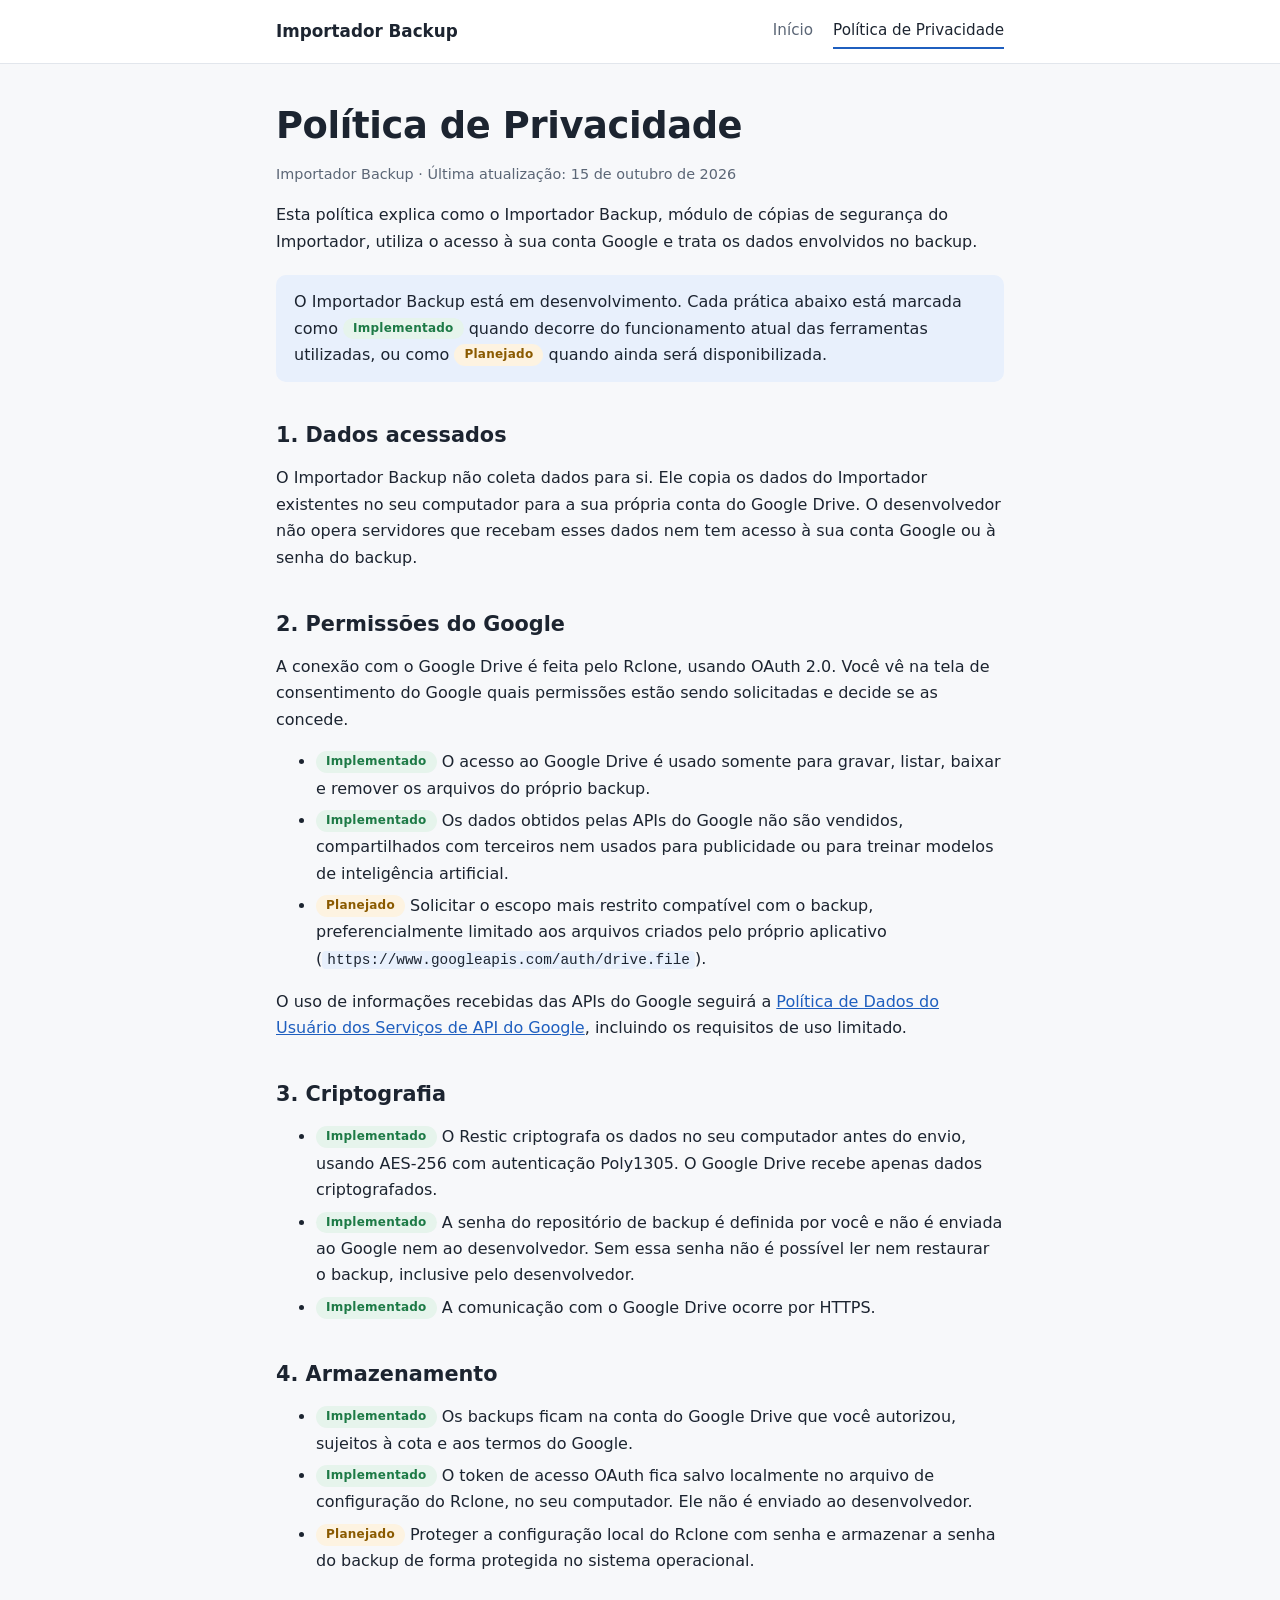
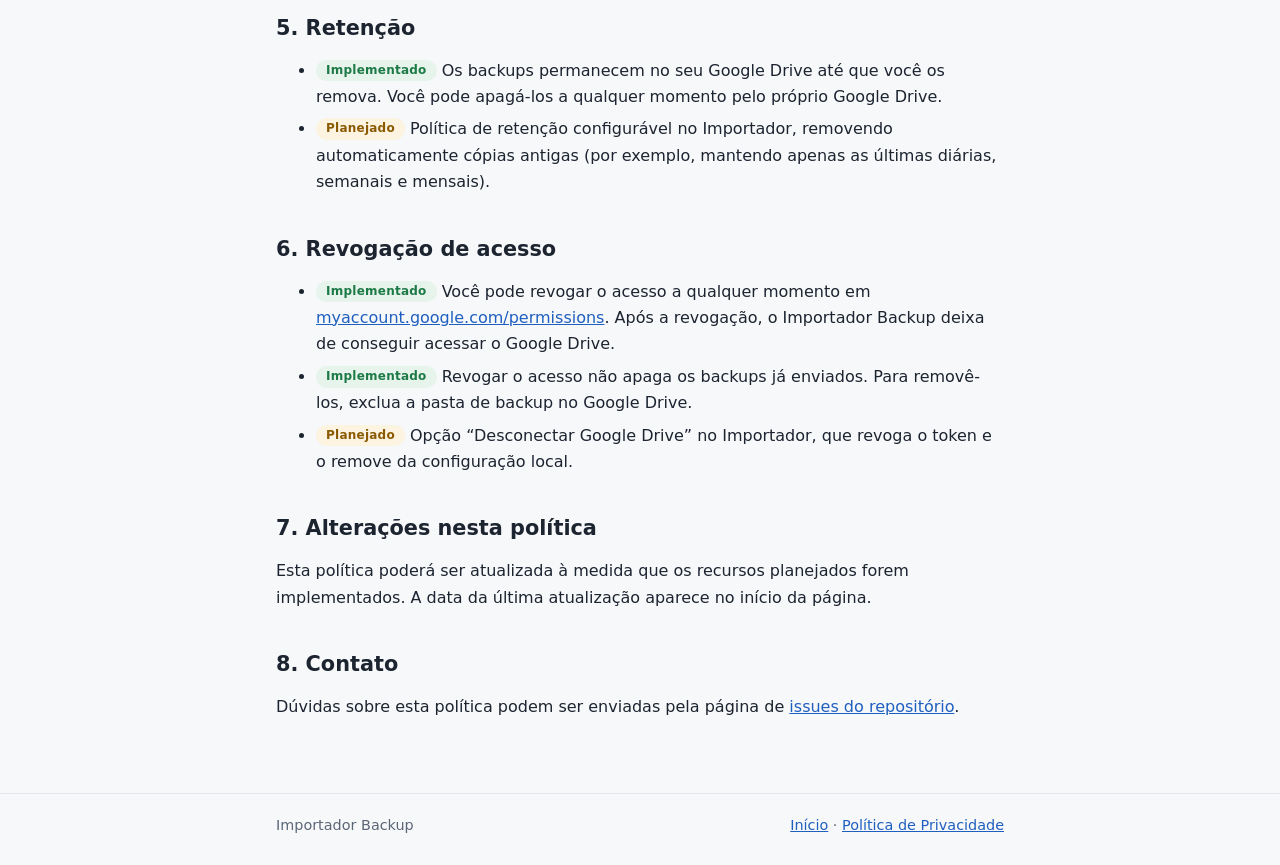
==== privacy.html @ 5975e94b "Adiciona privacy.html" ====
<!doctype html>
<html lang="pt-BR">
<head>
  <meta charset="utf-8">
  <meta name="viewport" content="width=device-width, initial-scale=1">
  <title>Política de Privacidade</title>
  <meta name="description" content="Política de Privacidade do Importador Backup: permissões do Google, criptografia, armazenamento, retenção e revogação de acesso.">
  <link rel="stylesheet" href="style.css">
</head>
<body>
  <header class="site">
    <div class="wrap">
      <a class="brand" href="./">Importador Backup</a>
      <nav class="main" aria-label="Navegação principal">
        <a href="./">Início</a>
        <a href="privacy.html" aria-current="page">Política de Privacidade</a>
      </nav>
    </div>
  </header>

  <main>
    <div class="wrap">
      <h1>Política de Privacidade</h1>
      <p class="meta">Importador Backup · Última atualização: 15 de outubro de 2026</p>

      <p>Esta política explica como o Importador Backup, módulo de cópias de segurança do Importador, utiliza o acesso à sua conta Google e trata os dados envolvidos no backup.</p>

      <div class="note">
        <p>O Importador Backup está em desenvolvimento. Cada prática abaixo está marcada como <span class="badge ok">Implementado</span> quando decorre do funcionamento atual das ferramentas utilizadas, ou como <span class="badge plan">Planejado</span> quando ainda será disponibilizada.</p>
      </div>

      <h2>1. Dados acessados</h2>
      <p>O Importador Backup não coleta dados para si. Ele copia os dados do Importador existentes no seu computador para a sua própria conta do Google Drive. O desenvolvedor não opera servidores que recebam esses dados nem tem acesso à sua conta Google ou à senha do backup.</p>

      <h2>2. Permissões do Google</h2>
      <p>A conexão com o Google Drive é feita pelo Rclone, usando OAuth 2.0. Você vê na tela de consentimento do Google quais permissões estão sendo solicitadas e decide se as concede.</p>
      <ul>
        <li><span class="badge ok">Implementado</span> O acesso ao Google Drive é usado somente para gravar, listar, baixar e remover os arquivos do próprio backup.</li>
        <li><span class="badge ok">Implementado</span> Os dados obtidos pelas APIs do Google não são vendidos, compartilhados com terceiros nem usados para publicidade ou para treinar modelos de inteligência artificial.</li>
        <li><span class="badge plan">Planejado</span> Solicitar o escopo mais restrito compatível com o backup, preferencialmente limitado aos arquivos criados pelo próprio aplicativo (<code>https://www.googleapis.com/auth/drive.file</code>).</li>
      </ul>
      <p>O uso de informações recebidas das APIs do Google seguirá a <a href="https://developers.google.com/terms/api-services-user-data-policy" rel="noopener">Política de Dados do Usuário dos Serviços de API do Google</a>, incluindo os requisitos de uso limitado.</p>

      <h2>3. Criptografia</h2>
      <ul>
        <li><span class="badge ok">Implementado</span> O Restic criptografa os dados no seu computador antes do envio, usando AES-256 com autenticação Poly1305. O Google Drive recebe apenas dados criptografados.</li>
        <li><span class="badge ok">Implementado</span> A senha do repositório de backup é definida por você e não é enviada ao Google nem ao desenvolvedor. Sem essa senha não é possível ler nem restaurar o backup, inclusive pelo desenvolvedor.</li>
        <li><span class="badge ok">Implementado</span> A comunicação com o Google Drive ocorre por HTTPS.</li>
      </ul>

      <h2>4. Armazenamento</h2>
      <ul>
        <li><span class="badge ok">Implementado</span> Os backups ficam na conta do Google Drive que você autorizou, sujeitos à cota e aos termos do Google.</li>
        <li><span class="badge ok">Implementado</span> O token de acesso OAuth fica salvo localmente no arquivo de configuração do Rclone, no seu computador. Ele não é enviado ao desenvolvedor.</li>
        <li><span class="badge plan">Planejado</span> Proteger a configuração local do Rclone com senha e armazenar a senha do backup de forma protegida no sistema operacional.</li>
      </ul>

      <h2>5. Retenção</h2>
      <ul>
        <li><span class="badge ok">Implementado</span> Os backups permanecem no seu Google Drive até que você os remova. Você pode apagá-los a qualquer momento pelo próprio Google Drive.</li>
        <li><span class="badge plan">Planejado</span> Política de retenção configurável no Importador, removendo automaticamente cópias antigas (por exemplo, mantendo apenas as últimas diárias, semanais e mensais).</li>
      </ul>

      <h2>6. Revogação de acesso</h2>
      <ul>
        <li><span class="badge ok">Implementado</span> Você pode revogar o acesso a qualquer momento em <a href="https://myaccount.google.com/permissions" rel="noopener">myaccount.google.com/permissions</a>. Após a revogação, o Importador Backup deixa de conseguir acessar o Google Drive.</li>
        <li><span class="badge ok">Implementado</span> Revogar o acesso não apaga os backups já enviados. Para removê-los, exclua a pasta de backup no Google Drive.</li>
        <li><span class="badge plan">Planejado</span> Opção “Desconectar Google Drive” no Importador, que revoga o token e o remove da configuração local.</li>
      </ul>

      <h2>7. Alterações nesta política</h2>
      <p>Esta política poderá ser atualizada à medida que os recursos planejados forem implementados. A data da última atualização aparece no início da página.</p>

      <h2>8. Contato</h2>
      <p>Dúvidas sobre esta política podem ser enviadas pela página de <a href="https://github.com/willian234dftsouza-guto/importador-backup-oauth/issues" rel="noopener">issues do repositório</a>.</p>
    </div>
  </main>

  <footer class="site">
    <div class="wrap">
      <span>Importador Backup</span>
      <span><a href="./">Início</a> · <a href="privacy.html">Política de Privacidade</a></span>
    </div>
  </footer>
</body>
</html>
---- style.css ----
:root {
  --bg: #f7f8fa;
  --surface: #ffffff;
  --text: #1c2430;
  --muted: #5b6676;
  --border: #e2e6ec;
  --accent: #1f5fbf;
  --accent-soft: #e8f0fc;
  --ok: #1d7a46;
  --ok-soft: #e6f4ec;
  --plan: #8a5a00;
  --plan-soft: #fdf3e1;
}

@media (prefers-color-scheme: dark) {
  :root {
    --bg: #11151b;
    --surface: #181d25;
    --text: #e6e9ee;
    --muted: #9aa4b2;
    --border: #2a313c;
    --accent: #6ea2ef;
    --accent-soft: #1b2a40;
    --ok: #5fc48d;
    --ok-soft: #16301f;
    --plan: #e4b25a;
    --plan-soft: #33280f;
  }
}

* { box-sizing: border-box; }

html { -webkit-text-size-adjust: 100%; }

body {
  margin: 0;
  background: var(--bg);
  color: var(--text);
  font-family: system-ui, -apple-system, "Segoe UI", Roboto, "Helvetica Neue", Arial, sans-serif;
  font-size: 16px;
  line-height: 1.65;
}

a { color: var(--accent); }

.wrap {
  max-width: 760px;
  margin: 0 auto;
  padding: 0 16px;
}

header.site {
  background: var(--surface);
  border-bottom: 1px solid var(--border);
}

header.site .wrap {
  display: flex;
  flex-wrap: wrap;
  align-items: center;
  justify-content: space-between;
  gap: 8px 24px;
  padding-top: 14px;
  padding-bottom: 14px;
}

.brand {
  font-weight: 650;
  font-size: 1.05rem;
  color: var(--text);
  text-decoration: none;
}

nav.main { display: flex; gap: 20px; }

nav.main a {
  color: var(--muted);
  text-decoration: none;
  font-size: 0.95rem;
  padding: 4px 0;
  border-bottom: 2px solid transparent;
}

nav.main a:hover { color: var(--text); }

nav.main a[aria-current="page"] {
  color: var(--text);
  border-bottom-color: var(--accent);
}

main { padding: 40px 0 56px; }

h1 {
  font-size: clamp(1.7rem, 4.5vw, 2.3rem);
  line-height: 1.2;
  margin: 0 0 12px;
  letter-spacing: -0.01em;
}

h2 {
  font-size: 1.3rem;
  margin: 40px 0 10px;
  line-height: 1.3;
}

h3 {
  font-size: 1.05rem;
  margin: 24px 0 6px;
}

.lead {
  font-size: 1.12rem;
  color: var(--muted);
  margin: 0 0 8px;
}

.meta { color: var(--muted); font-size: 0.9rem; }

.cards {
  display: grid;
  grid-template-columns: repeat(auto-fit, minmax(200px, 1fr));
  gap: 14px;
  margin: 20px 0 0;
}

.card {
  background: var(--surface);
  border: 1px solid var(--border);
  border-radius: 10px;
  padding: 18px;
}

.card h3 { margin-top: 0; }
.card p { margin: 0; color: var(--muted); font-size: 0.95rem; }

ol.flow { padding-left: 1.3rem; }
ol.flow li { margin-bottom: 8px; }

.badge {
  display: inline-block;
  font-size: 0.75rem;
  font-weight: 600;
  letter-spacing: 0.02em;
  border-radius: 999px;
  padding: 1px 10px;
  vertical-align: 2px;
  white-space: nowrap;
}

.badge.ok { background: var(--ok-soft); color: var(--ok); }
.badge.plan { background: var(--plan-soft); color: var(--plan); }

.note {
  background: var(--accent-soft);
  border-radius: 10px;
  padding: 14px 18px;
  margin: 20px 0;
}

.note p { margin: 0; }

code {
  font-family: ui-monospace, SFMono-Regular, Consolas, monospace;
  font-size: 0.9em;
  background: var(--accent-soft);
  padding: 1px 5px;
  border-radius: 4px;
  overflow-wrap: anywhere;
}

ul li { margin-bottom: 6px; }

.cta {
  display: inline-block;
  margin-top: 16px;
  background: var(--accent);
  color: #fff;
  text-decoration: none;
  padding: 10px 18px;
  border-radius: 8px;
  font-weight: 600;
}

@media (prefers-color-scheme: dark) {
  .cta { color: #0d1117; }
}

footer.site {
  border-top: 1px solid var(--border);
  padding: 20px 0 28px;
  color: var(--muted);
  font-size: 0.9rem;
}

footer.site .wrap {
  display: flex;
  flex-wrap: wrap;
  gap: 8px 20px;
  justify-content: space-between;
}
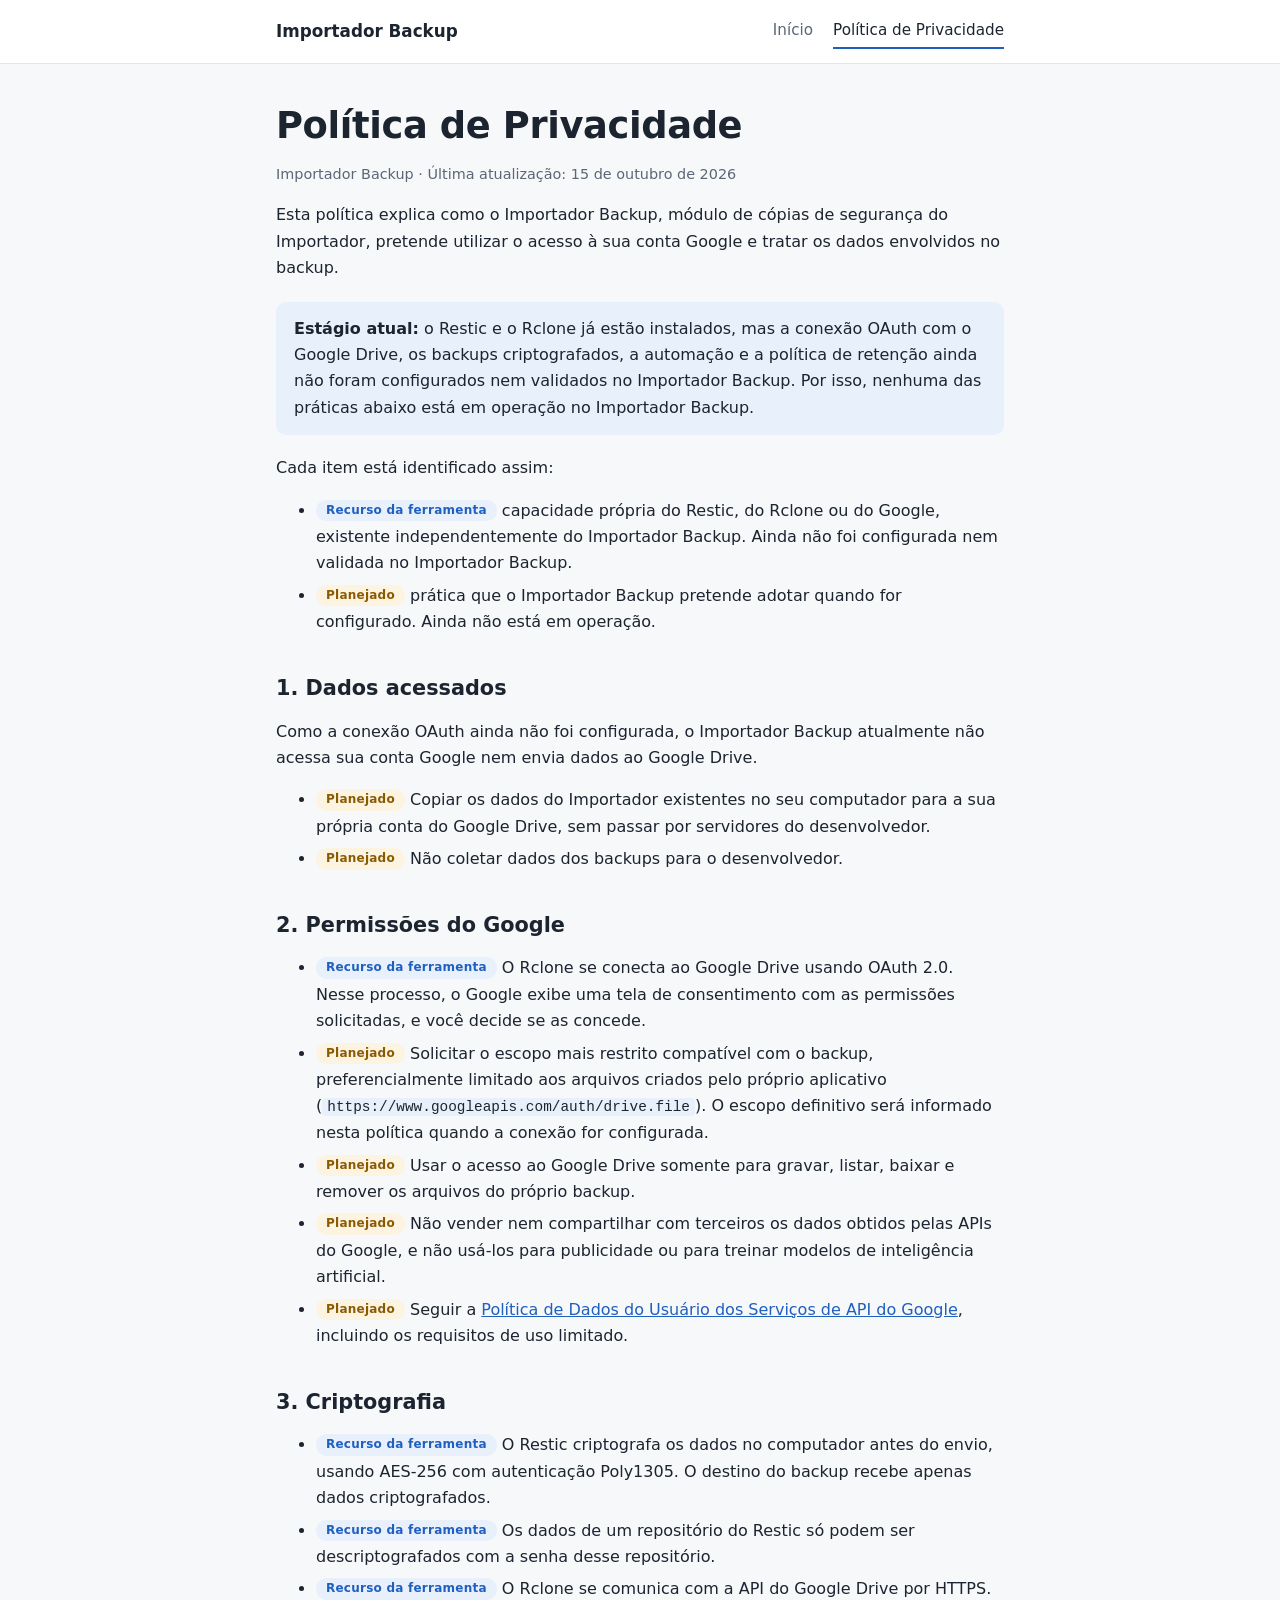
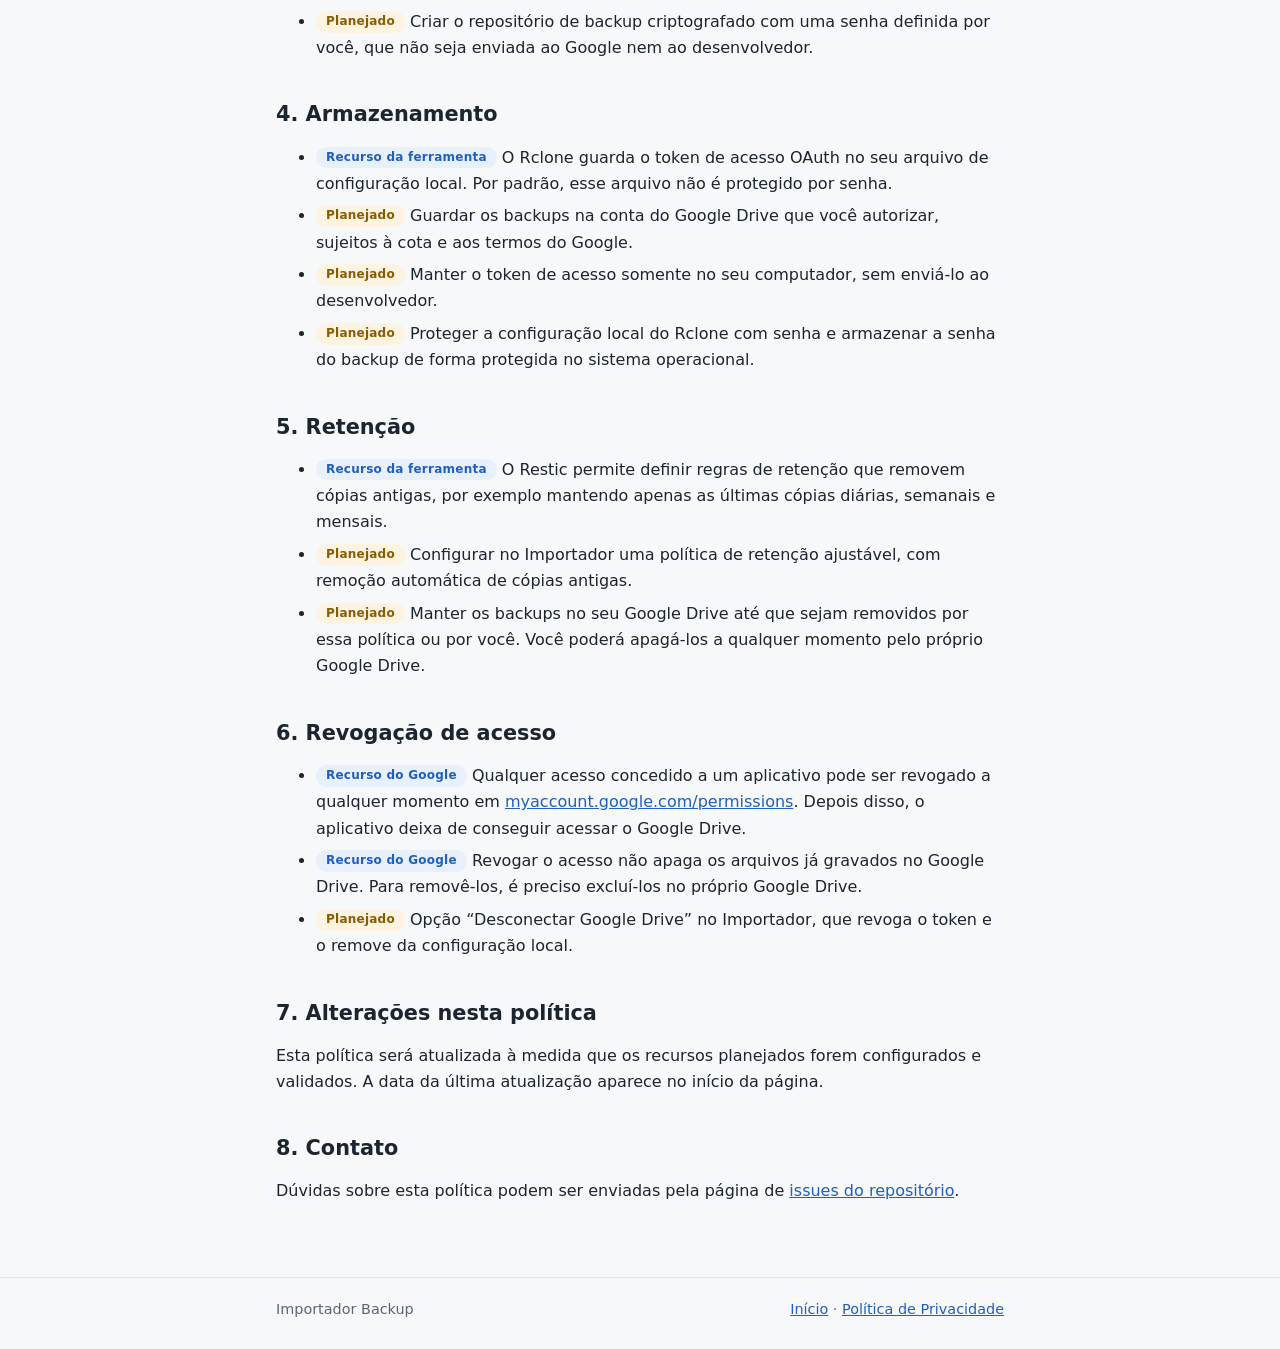
==== commit 1c9f7496: "Corrige a Politica de Privacidade para refletir o estagio atual" ====
--- a/privacy.html
+++ b/privacy.html
@@ -23,53 +23,66 @@
       <h1>Política de Privacidade</h1>
       <p class="meta">Importador Backup · Última atualização: 15 de outubro de 2026</p>
 
-      <p>Esta política explica como o Importador Backup, módulo de cópias de segurança do Importador, utiliza o acesso à sua conta Google e trata os dados envolvidos no backup.</p>
+      <p>Esta política explica como o Importador Backup, módulo de cópias de segurança do Importador, pretende utilizar o acesso à sua conta Google e tratar os dados envolvidos no backup.</p>
 
       <div class="note">
-        <p>O Importador Backup está em desenvolvimento. Cada prática abaixo está marcada como <span class="badge ok">Implementado</span> quando decorre do funcionamento atual das ferramentas utilizadas, ou como <span class="badge plan">Planejado</span> quando ainda será disponibilizada.</p>
+        <p><strong>Estágio atual:</strong> o Restic e o Rclone já estão instalados, mas a conexão OAuth com o Google Drive, os backups criptografados, a automação e a política de retenção ainda não foram configurados nem validados no Importador Backup. Por isso, nenhuma das práticas abaixo está em operação no Importador Backup.</p>
       </div>
 
+      <p>Cada item está identificado assim:</p>
+      <ul>
+        <li><span class="badge" style="background: var(--accent-soft); color: var(--accent);">Recurso da ferramenta</span> capacidade própria do Restic, do Rclone ou do Google, existente independentemente do Importador Backup. Ainda não foi configurada nem validada no Importador Backup.</li>
+        <li><span class="badge plan">Planejado</span> prática que o Importador Backup pretende adotar quando for configurado. Ainda não está em operação.</li>
+      </ul>
+
       <h2>1. Dados acessados</h2>
-      <p>O Importador Backup não coleta dados para si. Ele copia os dados do Importador existentes no seu computador para a sua própria conta do Google Drive. O desenvolvedor não opera servidores que recebam esses dados nem tem acesso à sua conta Google ou à senha do backup.</p>
+      <p>Como a conexão OAuth ainda não foi configurada, o Importador Backup atualmente não acessa sua conta Google nem envia dados ao Google Drive.</p>
+      <ul>
+        <li><span class="badge plan">Planejado</span> Copiar os dados do Importador existentes no seu computador para a sua própria conta do Google Drive, sem passar por servidores do desenvolvedor.</li>
+        <li><span class="badge plan">Planejado</span> Não coletar dados dos backups para o desenvolvedor.</li>
+      </ul>
 
       <h2>2. Permissões do Google</h2>
-      <p>A conexão com o Google Drive é feita pelo Rclone, usando OAuth 2.0. Você vê na tela de consentimento do Google quais permissões estão sendo solicitadas e decide se as concede.</p>
       <ul>
-        <li><span class="badge ok">Implementado</span> O acesso ao Google Drive é usado somente para gravar, listar, baixar e remover os arquivos do próprio backup.</li>
-        <li><span class="badge ok">Implementado</span> Os dados obtidos pelas APIs do Google não são vendidos, compartilhados com terceiros nem usados para publicidade ou para treinar modelos de inteligência artificial.</li>
-        <li><span class="badge plan">Planejado</span> Solicitar o escopo mais restrito compatível com o backup, preferencialmente limitado aos arquivos criados pelo próprio aplicativo (<code>https://www.googleapis.com/auth/drive.file</code>).</li>
+        <li><span class="badge" style="background: var(--accent-soft); color: var(--accent);">Recurso da ferramenta</span> O Rclone se conecta ao Google Drive usando OAuth 2.0. Nesse processo, o Google exibe uma tela de consentimento com as permissões solicitadas, e você decide se as concede.</li>
+        <li><span class="badge plan">Planejado</span> Solicitar o escopo mais restrito compatível com o backup, preferencialmente limitado aos arquivos criados pelo próprio aplicativo (<code>https://www.googleapis.com/auth/drive.file</code>). O escopo definitivo será informado nesta política quando a conexão for configurada.</li>
+        <li><span class="badge plan">Planejado</span> Usar o acesso ao Google Drive somente para gravar, listar, baixar e remover os arquivos do próprio backup.</li>
+        <li><span class="badge plan">Planejado</span> Não vender nem compartilhar com terceiros os dados obtidos pelas APIs do Google, e não usá-los para publicidade ou para treinar modelos de inteligência artificial.</li>
+        <li><span class="badge plan">Planejado</span> Seguir a <a href="https://developers.google.com/terms/api-services-user-data-policy" rel="noopener">Política de Dados do Usuário dos Serviços de API do Google</a>, incluindo os requisitos de uso limitado.</li>
       </ul>
-      <p>O uso de informações recebidas das APIs do Google seguirá a <a href="https://developers.google.com/terms/api-services-user-data-policy" rel="noopener">Política de Dados do Usuário dos Serviços de API do Google</a>, incluindo os requisitos de uso limitado.</p>
 
       <h2>3. Criptografia</h2>
       <ul>
-        <li><span class="badge ok">Implementado</span> O Restic criptografa os dados no seu computador antes do envio, usando AES-256 com autenticação Poly1305. O Google Drive recebe apenas dados criptografados.</li>
-        <li><span class="badge ok">Implementado</span> A senha do repositório de backup é definida por você e não é enviada ao Google nem ao desenvolvedor. Sem essa senha não é possível ler nem restaurar o backup, inclusive pelo desenvolvedor.</li>
-        <li><span class="badge ok">Implementado</span> A comunicação com o Google Drive ocorre por HTTPS.</li>
+        <li><span class="badge" style="background: var(--accent-soft); color: var(--accent);">Recurso da ferramenta</span> O Restic criptografa os dados no computador antes do envio, usando AES-256 com autenticação Poly1305. O destino do backup recebe apenas dados criptografados.</li>
+        <li><span class="badge" style="background: var(--accent-soft); color: var(--accent);">Recurso da ferramenta</span> Os dados de um repositório do Restic só podem ser descriptografados com a senha desse repositório.</li>
+        <li><span class="badge" style="background: var(--accent-soft); color: var(--accent);">Recurso da ferramenta</span> O Rclone se comunica com a API do Google Drive por HTTPS.</li>
+        <li><span class="badge plan">Planejado</span> Criar o repositório de backup criptografado com uma senha definida por você, que não seja enviada ao Google nem ao desenvolvedor.</li>
       </ul>
 
       <h2>4. Armazenamento</h2>
       <ul>
-        <li><span class="badge ok">Implementado</span> Os backups ficam na conta do Google Drive que você autorizou, sujeitos à cota e aos termos do Google.</li>
-        <li><span class="badge ok">Implementado</span> O token de acesso OAuth fica salvo localmente no arquivo de configuração do Rclone, no seu computador. Ele não é enviado ao desenvolvedor.</li>
+        <li><span class="badge" style="background: var(--accent-soft); color: var(--accent);">Recurso da ferramenta</span> O Rclone guarda o token de acesso OAuth no seu arquivo de configuração local. Por padrão, esse arquivo não é protegido por senha.</li>
+        <li><span class="badge plan">Planejado</span> Guardar os backups na conta do Google Drive que você autorizar, sujeitos à cota e aos termos do Google.</li>
+        <li><span class="badge plan">Planejado</span> Manter o token de acesso somente no seu computador, sem enviá-lo ao desenvolvedor.</li>
         <li><span class="badge plan">Planejado</span> Proteger a configuração local do Rclone com senha e armazenar a senha do backup de forma protegida no sistema operacional.</li>
       </ul>
 
       <h2>5. Retenção</h2>
       <ul>
-        <li><span class="badge ok">Implementado</span> Os backups permanecem no seu Google Drive até que você os remova. Você pode apagá-los a qualquer momento pelo próprio Google Drive.</li>
-        <li><span class="badge plan">Planejado</span> Política de retenção configurável no Importador, removendo automaticamente cópias antigas (por exemplo, mantendo apenas as últimas diárias, semanais e mensais).</li>
+        <li><span class="badge" style="background: var(--accent-soft); color: var(--accent);">Recurso da ferramenta</span> O Restic permite definir regras de retenção que removem cópias antigas, por exemplo mantendo apenas as últimas cópias diárias, semanais e mensais.</li>
+        <li><span class="badge plan">Planejado</span> Configurar no Importador uma política de retenção ajustável, com remoção automática de cópias antigas.</li>
+        <li><span class="badge plan">Planejado</span> Manter os backups no seu Google Drive até que sejam removidos por essa política ou por você. Você poderá apagá-los a qualquer momento pelo próprio Google Drive.</li>
       </ul>
 
       <h2>6. Revogação de acesso</h2>
       <ul>
-        <li><span class="badge ok">Implementado</span> Você pode revogar o acesso a qualquer momento em <a href="https://myaccount.google.com/permissions" rel="noopener">myaccount.google.com/permissions</a>. Após a revogação, o Importador Backup deixa de conseguir acessar o Google Drive.</li>
-        <li><span class="badge ok">Implementado</span> Revogar o acesso não apaga os backups já enviados. Para removê-los, exclua a pasta de backup no Google Drive.</li>
+        <li><span class="badge" style="background: var(--accent-soft); color: var(--accent);">Recurso do Google</span> Qualquer acesso concedido a um aplicativo pode ser revogado a qualquer momento em <a href="https://myaccount.google.com/permissions" rel="noopener">myaccount.google.com/permissions</a>. Depois disso, o aplicativo deixa de conseguir acessar o Google Drive.</li>
+        <li><span class="badge" style="background: var(--accent-soft); color: var(--accent);">Recurso do Google</span> Revogar o acesso não apaga os arquivos já gravados no Google Drive. Para removê-los, é preciso excluí-los no próprio Google Drive.</li>
         <li><span class="badge plan">Planejado</span> Opção “Desconectar Google Drive” no Importador, que revoga o token e o remove da configuração local.</li>
       </ul>
 
       <h2>7. Alterações nesta política</h2>
-      <p>Esta política poderá ser atualizada à medida que os recursos planejados forem implementados. A data da última atualização aparece no início da página.</p>
+      <p>Esta política será atualizada à medida que os recursos planejados forem configurados e validados. A data da última atualização aparece no início da página.</p>
 
       <h2>8. Contato</h2>
       <p>Dúvidas sobre esta política podem ser enviadas pela página de <a href="https://github.com/willian234dftsouza-guto/importador-backup-oauth/issues" rel="noopener">issues do repositório</a>.</p>
